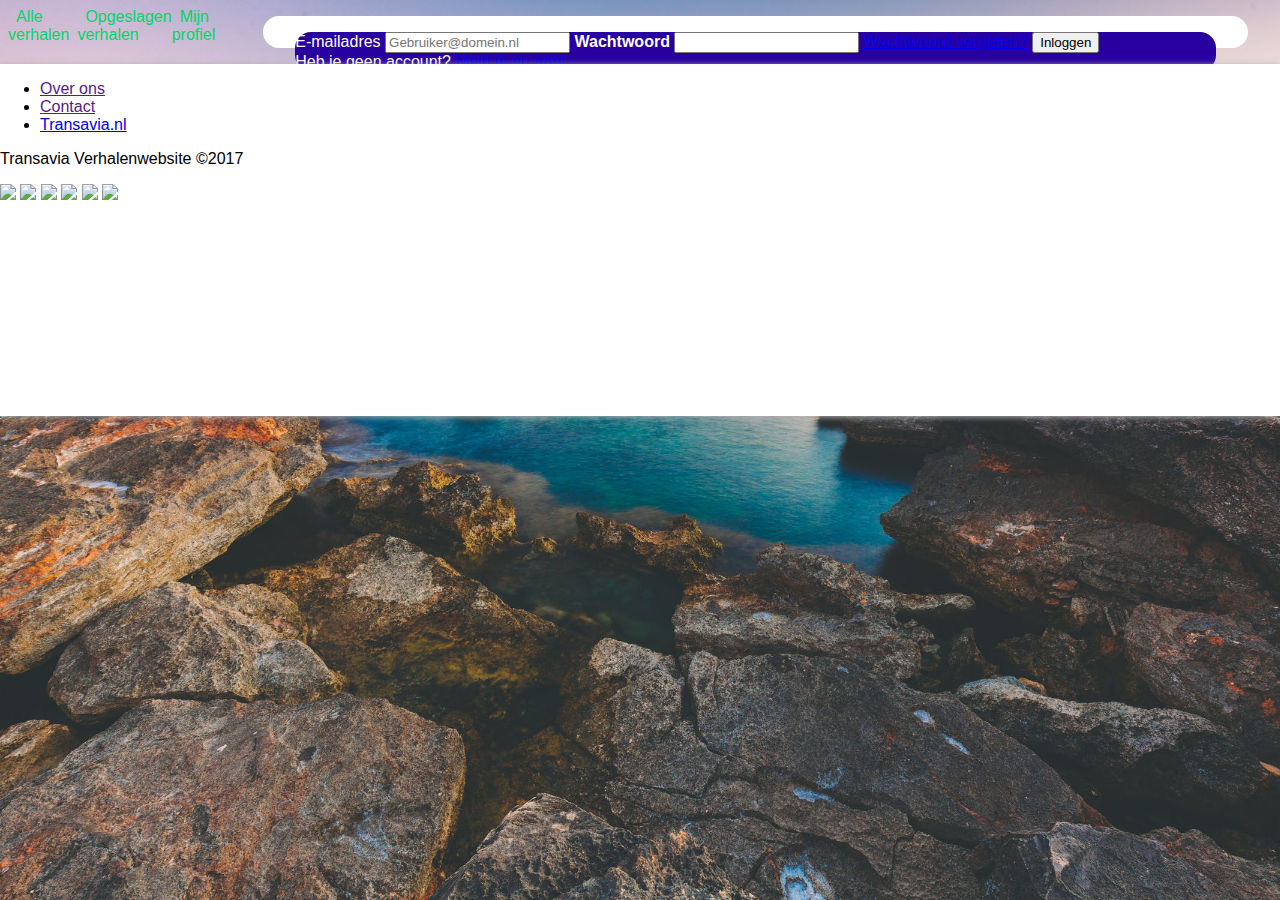
==== formulier.html @ f07bbbe8 "Initial commit" ====
<!DOCTYPE html>
<html lang="en">

<head>
    <meta charset="UTF-8">
    <meta name="viewport" content="width=device-width, initial-scale=1">
    <title>Transavia Verhalenwebsite - Inloggen</title>
    <link rel="stylesheet" type="text/css" href="/styles/style.css">
</head>

<body class="formulier">
    <nav>
        <ul>
            <li><a class="navi" href="index.html">Alle verhalen</a></li>
            <li><a class="navi" href="favorieten.html">Opgeslagen verhalen</a></li>
            <li><a class="navi" href="formulier.html">Mijn profiel</a></li>
        </ul>
    </nav>
<main>
    <form>

  <div>
    <label>E-mailadres</label>
    <input type="text" placeholder="Gebruiker@domein.nl" name="user_email" required>

    <label><b>Wachtwoord</b></label>
    <input type="password" name="psw"   required>

    <span><a href="#">Wachtwoord vergeten?</a></span>

      <button type="submit">Inloggen</button>
  </div>
<span>
    Heb je geen account? <a href="#">Meld je nu aan!</a>
</span>

</form>
</main>




    <footer>
        <ul>
            <li><a href="">Over ons</a></li>
            <li><a href="">Contact</a></li>
            <li><a href="http://transavia.nl">Transavia.nl</a></li>
        </ul>
        <p>Transavia Verhalenwebsite &copy;2017</p>
        <a href=""><img src="/images/facebook.png"></a>
        <a href=""><img src="/images/google.png"></a>
        <a href=""><img src="/images/insta.png"></a>
        <a href=""><img src="/images/twitter.png"></a>
        <a href=""><img src="/images/whatsapp.png"></a>
        <a href=""><img src="/images/youtube.png"></a>
     </footer>

</body>

</html>
---- styles/style.css ----
html {
    margin; 0;
}

body {
    background-image: url("/images/beach2.jpeg");
    background-attachment: fixed;
    background-size: cover;
    background-repeat: no-repeat;
    display: grid;
    font-family: "Nexa bold", "trebuchet ms", sans-serif;
    font-size: 1rem;
    margin: 0;
}

/* navigation bar */

header {
    background: #fff;
    color: #00d66c;
    font-family: "Nexa bold" "trebuchet ms", sans-serif;
    font-size: 1rem;
    box-shadow: 1px 1px 6px #b2b2b2;
}

header a img {
    top: 1em;
    left: 1em;
    margin-right: auto;
}

nav ul {
    margin: 0;
    padding: 0.5em;
    color: #00d66c;
    display: flex;
    justify-content: flex-start;
    align-items: center;
    list-style: none;

}

header ul li:first-child {
    margin-right: auto;
}
nav a {
    text-decoration: none;
    margin: 0.5em;
}

nav a:link {
    color: #00d66c;
}

nav a:visited {
   color: #00d66c;
}

nav a:hover {
    color: #2800a0;
}

/* main */

form {
    background-color: #2800a0;
    border-radius: 1em;
    color: #fff;
    margin-top: 1em;
    margin-left: 2em;
    margin-right: 2em;
}

main {

    background-color: #fff;
    border-radius: 1em;
    margin-top: 1em;
    margin-bottom: 1em;
    margin-left: 2em;
    margin-right: 2em;
    }

article {

}

/* aside */

aside {
     background-color: #00d66c;
     padding-left: 5em;
     padding-right: 5em;
     padding-top: 1em;
     padding-bottom: 1em;
}

/* footer */

footer {
    margin: 0;
    background-color: #fff;
    box-shadow: 1px 1px 6px #b2b2b2;
}

/* ipad view */

@media (min-width: 40em) {

    body {
        grid-template-columns: 1fr 2fr 3fr 4fr;
        grid-template-rows: 4em 22em ;
    }

    header {
        font-size: 1.25rem;
        grid-column: 1 / 5;
    }

    form {
        grid-column: 1 / 2;
        margin-bottom: 1em;
    }
    main {
        grid-column: 2 / 5;
    }
    aside, footer {
        grid-column: 1 / 5;
    }

}

/* desktop view */

@media (min-width: 60em;)
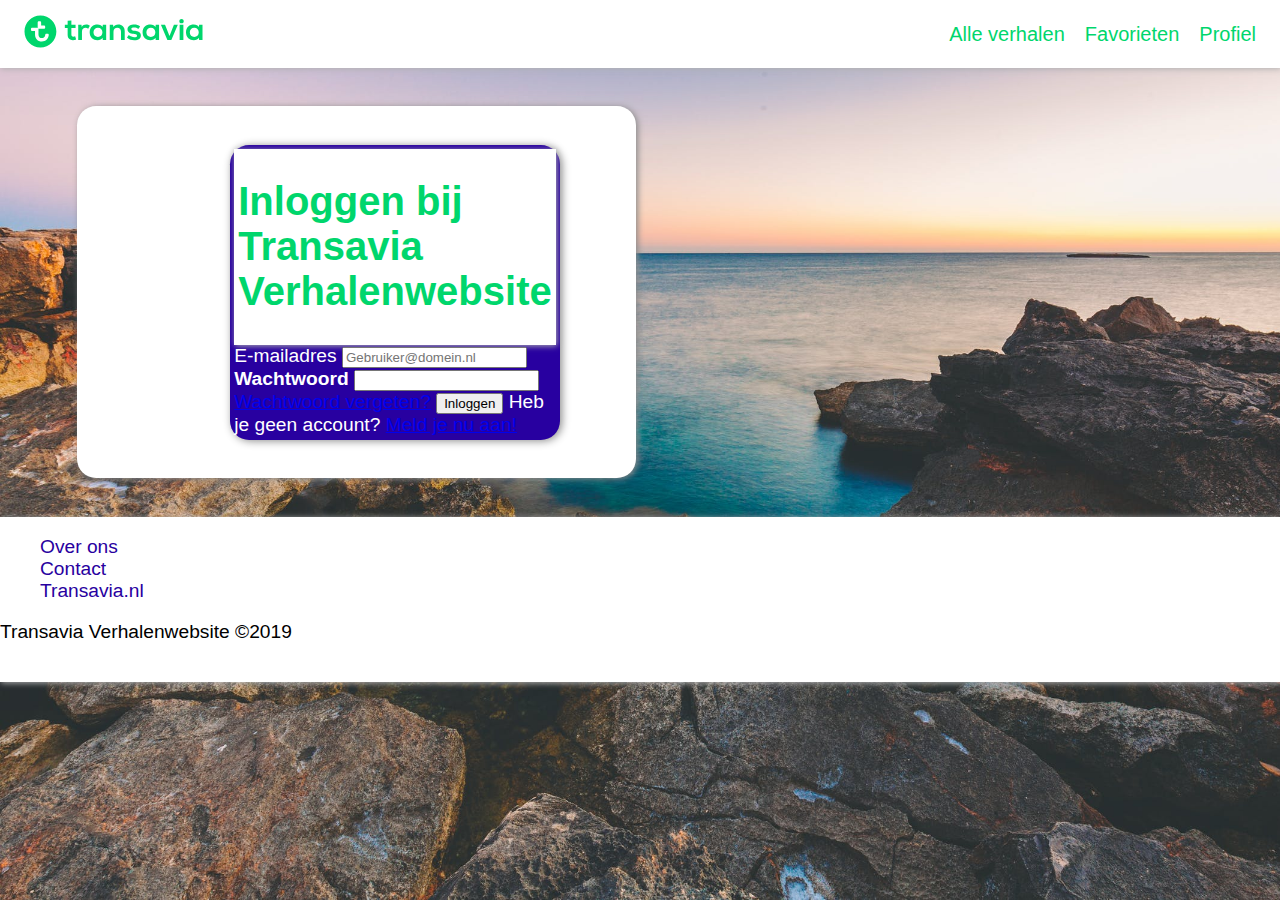
==== commit 724ba037: "update 20/11/2019" ====
--- a/formulier.html
+++ b/formulier.html
@@ -8,18 +8,24 @@
     <link rel="stylesheet" type="text/css" href="/styles/style.css">
 </head>
 
-<body class="formulier">
-    <nav>
-        <ul>
-            <li><a class="navi" href="index.html">Alle verhalen</a></li>
-            <li><a class="navi" href="favorieten.html">Opgeslagen verhalen</a></li>
-            <li><a class="navi" href="formulier.html">Mijn profiel</a></li>
-        </ul>
-    </nav>
-<main>
+<body>
+    <header>
+          <nav>
+            <ul>
+               <li><a href="index.html"><img src="images/transavia-logo.svg"></a></li>
+                <li><a href="index.html">Alle verhalen</a></li>
+                <li><a href="favorieten.html">Favorieten</a></li>
+                <li><a href="formulier.html">Profiel</a></li>
+            </ul>
+        </nav>
+   </header>
+
+   <main>
     <form>
+        <header>
+            <h1>Inloggen bij Transavia Verhalenwebsite</h1>
+        </header>
 
-  <div>
     <label>E-mailadres</label>
     <input type="text" placeholder="Gebruiker@domein.nl" name="user_email" required>
 
@@ -29,7 +35,6 @@
     <span><a href="#">Wachtwoord vergeten?</a></span>
 
       <button type="submit">Inloggen</button>
-  </div>
 <span>
     Heb je geen account? <a href="#">Meld je nu aan!</a>
 </span>
@@ -40,20 +45,14 @@
 
 
 
-    <footer>
-        <ul>
-            <li><a href="">Over ons</a></li>
-            <li><a href="">Contact</a></li>
-            <li><a href="http://transavia.nl">Transavia.nl</a></li>
-        </ul>
-        <p>Transavia Verhalenwebsite &copy;2017</p>
-        <a href=""><img src="/images/facebook.png"></a>
-        <a href=""><img src="/images/google.png"></a>
-        <a href=""><img src="/images/insta.png"></a>
-        <a href=""><img src="/images/twitter.png"></a>
-        <a href=""><img src="/images/whatsapp.png"></a>
-        <a href=""><img src="/images/youtube.png"></a>
-     </footer>
+<footer>
+    <ul>
+        <li><a href="">Over ons</a></li>
+        <li><a href="">Contact</a></li>
+        <li><a href="http://transavia.nl">Transavia.nl</a></li>
+    </ul>
+    <p>Transavia Verhalenwebsite &copy;2019</p>
+</footer>
 
 </body>
 
--- a/styles/style.css
+++ b/styles/style.css
@@ -1,5 +1,5 @@
 html {
-    margin; 0;
+    margin: 0;
 }
 
 body {
@@ -7,9 +7,8 @@
     background-attachment: fixed;
     background-size: cover;
     background-repeat: no-repeat;
-    display: grid;
     font-family: "Nexa bold", "trebuchet ms", sans-serif;
-    font-size: 1rem;
+    font-size: 1.2rem;
     margin: 0;
 }
 
@@ -17,25 +16,26 @@
 
 header {
     background: #fff;
+    box-shadow: 1px 1px 6px #b2b2b2;
     color: #00d66c;
     font-family: "Nexa bold" "trebuchet ms", sans-serif;
     font-size: 1rem;
-    box-shadow: 1px 1px 6px #b2b2b2;
-}
-
-header a img {
+
+}
+
+header:first-child a img {
     top: 1em;
     left: 1em;
     margin-right: auto;
 }
 
 nav ul {
+    align-items: center;
+    color: #00d66c;
+    display: flex;
     margin: 0;
     padding: 0.5em;
-    color: #00d66c;
-    display: flex;
     justify-content: flex-start;
-    align-items: center;
     list-style: none;
 
 }
@@ -53,11 +53,18 @@
 }
 
 nav a:visited {
-   color: #00d66c;
+    color: #00d66c;
 }
 
 nav a:hover {
     color: #2800a0;
+}
+
+/* fieldset style */
+
+fieldset {
+    border-style: none;
+    margin: 1.2em;
 }
 
 /* main */
@@ -65,42 +72,81 @@
 form {
     background-color: #2800a0;
     border-radius: 1em;
+    box-shadow: 2px 1px 8px #8c8c8c;
     color: #fff;
-    margin-top: 1em;
-    margin-left: 2em;
-    margin-right: 2em;
+    margin: 2em;
+    padding: 0.2em;
 }
 
 main {
-
     background-color: #fff;
     border-radius: 1em;
-    margin-top: 1em;
-    margin-bottom: 1em;
-    margin-left: 2em;
-    margin-right: 2em;
-    }
+    box-shadow: 2px 1px 6px #8c8c8c;
+    margin: 2em;
+    padding: 0;
+
+
+    }
+/* article */
 
 article {
-
-}
-
-/* aside */
-
-aside {
-     background-color: #00d66c;
-     padding-left: 5em;
-     padding-right: 5em;
-     padding-top: 1em;
-     padding-bottom: 1em;
+    color: #606060;
+    text-decoration: none;
+    margin-left: 1em;
+    margin-right: 1em;
+}
+
+article header {
+    border: none;
+    box-shadow: none;
+    color: #00d66c;
+    margin: 0;
+    padding: 0;
+}
+
+header time {
+    color: #2800a0;
+}
+
+
+article footer {
+    background-color: #00d66c;
+    border-radius: 40px;
+    box-shadow:1px 2px 0px #1e9162;
+    max-width: 50%;
+    padding: 0.8em;
+    text-align: center;
+}
+
+article footer a {
+    color: white;
+    text-decoration: none;
+
 }
 
 /* footer */
 
 footer {
-    margin: 0;
+    align-content: center;
     background-color: #fff;
     box-shadow: 1px 1px 6px #b2b2b2;
+    margin: auto;
+    margin: 0;
+    text-decoration: none;
+}
+
+footer ul {
+    color: #2800a0;
+    list-style: none;
+}
+
+footer li a {
+    color: #2800a0;
+    text-decoration: none;
+}
+
+footer p {
+  margin-bottom: 2em;
 }
 
 /* ipad view */
@@ -108,28 +154,48 @@
 @media (min-width: 40em) {
 
     body {
-        grid-template-columns: 1fr 2fr 3fr 4fr;
-        grid-template-rows: 4em 22em ;
+        display: grid;
+        grid-template-columns: 1fr 4fr;
+
+    }
+
+    main {
+        max-height: 1500px;
+    }
+
+    form {
+        max-height: 16em;
     }
 
     header {
         font-size: 1.25rem;
         grid-column: 1 / 5;
+        text-decoration: none;
+        padding: 0.2em;
+    }
+
+    footer {
+        grid-column: 1 / 5 ;
+    }
+
+    main footer {
+        margin: 1em;
+        max-width: 150px;
+    }
+}
+
+/* desktop view */
+
+@media (min-width: 60em) {
+
+    main {
+        margin-right: 8em;
+        margin-left: 4em;
     }
 
     form {
-        grid-column: 1 / 2;
-        margin-bottom: 1em;
-    }
-    main {
-        grid-column: 2 / 5;
-    }
-    aside, footer {
-        grid-column: 1 / 5;
-    }
-
-}
-
-/* desktop view */
-
-@media (min-width: 60em;)
+        margin-left: 8em;
+        margin-right: 4em;
+    }
+
+}
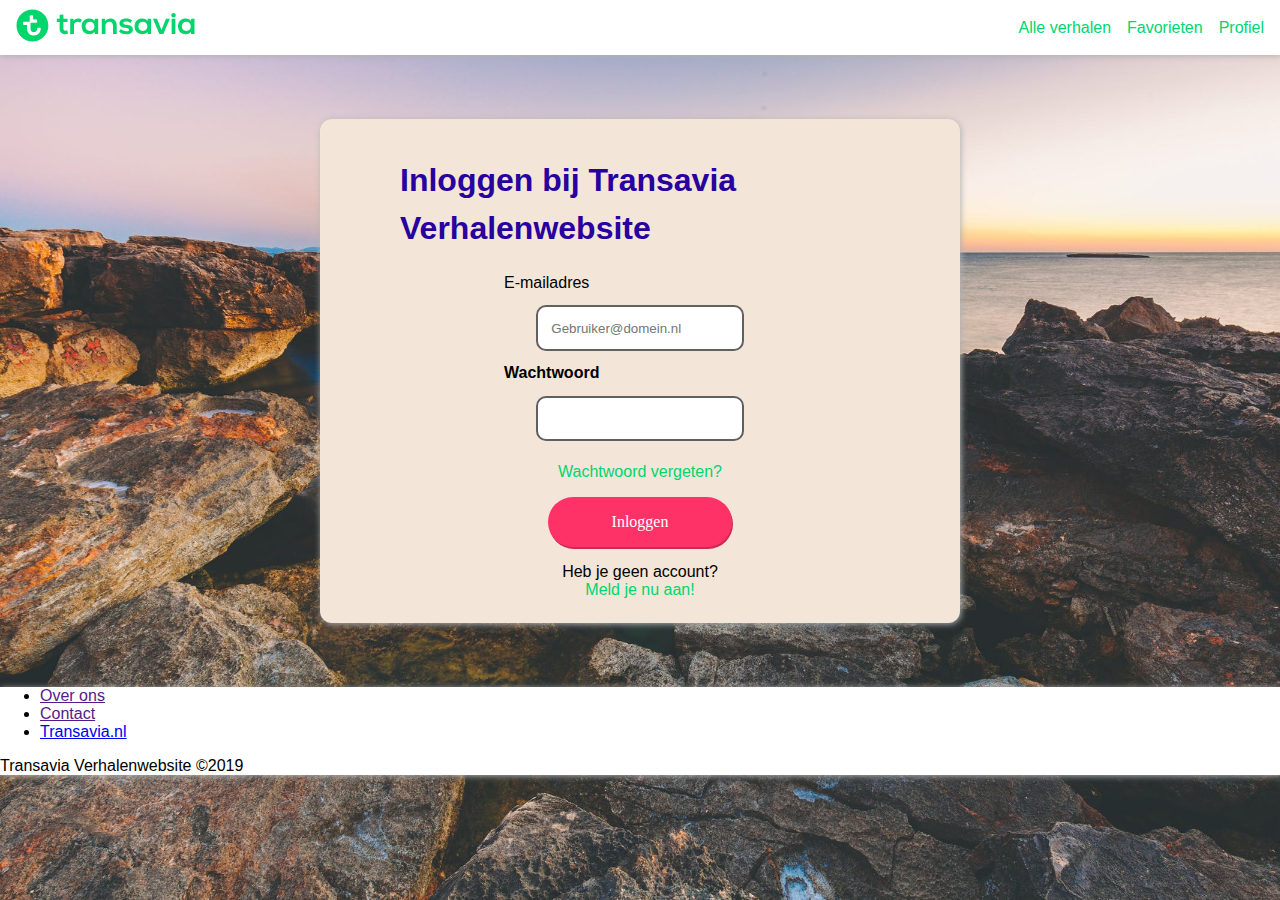
==== commit 3783157e: "Update formulier.html" ====
--- a/formulier.html
+++ b/formulier.html
@@ -4,8 +4,8 @@
 <head>
     <meta charset="UTF-8">
     <meta name="viewport" content="width=device-width, initial-scale=1">
-    <title>Transavia Verhalenwebsite - Inloggen</title>
-    <link rel="stylesheet" type="text/css" href="/styles/style.css">
+    <title>Transavia Reisgids - Inloggen</title>
+    <link rel="stylesheet" type="text/css" href="/styles/styleform.css">
 </head>
 
 <body>
--- a/styles/styleform.css
+++ b/styles/styleform.css
@@ -0,0 +1,192 @@
+html {
+    margin: 0;
+}
+
+body {
+    background-image: url("/images/beach2.jpeg");
+    background-attachment: fixed;
+    background-size: cover;
+    background-repeat: no-repeat;
+    font-family: "Nexa bold", "trebuchet ms", sans-serif;
+    font-size: 1rem;
+    margin: 0;
+}
+
+/* navigation bar */
+
+header {
+    background: #fff;
+    box-shadow: 1px 1px 6px #b2b2b2;
+    color: #00d66c;
+    font-family: "Nexa bold" "trebuchet ms", sans-serif;
+    font-size: 1rem;
+}
+
+header:first-child a img {
+    top: 1em;
+    left: 1em;
+    margin-right: auto;
+}
+
+nav ul {
+    align-items: center;
+    color: #00d66c;
+    display: flex;
+    margin: 0;
+    padding: 0.5em;
+    justify-content: flex-start;
+    list-style: none;
+
+}
+
+header ul li:first-child {
+    margin-right: auto;
+}
+nav a {
+    text-decoration: none;
+    margin: 0.5em;
+}
+
+nav a:link {
+    color: #00d66c;
+}
+
+nav a:visited {
+   color: #00d66c;
+}
+
+nav a:hover {
+    color: #2800a0;
+}
+
+/* formulier */
+
+form header {
+    background-color: #f3e5d8;
+    box-shadow: none;
+    color: #2800a0;
+    font-size: 1em;
+    line-height: 3em;
+}
+
+form {
+    display: flex;
+    flex-direction: column;
+    margin-top: 4em;
+    margin-bottom: 4em;
+    margin-left: 4em;
+    margin-right: 4em;
+    padding: 1em;
+    background-color: #f3e5d8;
+    border-radius: 0.75em;
+    box-shadow: 1px 1px 6px #b2b2b2;
+}
+
+label {
+    margin-left: 1em;
+    margin-right: 1em;
+}
+
+input {
+    border-radius: 0.75em;
+    border-style: solid;
+    border-color: #606060;
+    color: #606060;
+    font-family: "Trebuchet MS", sans-serif;
+    margin: 1em;
+    padding: 1em;
+}
+
+span, button {
+    align-content: center;
+    align-items: center;
+    display: flex;
+    flex-direction: column;
+    margin: 0.5em;
+}
+
+span a {
+    text-decoration: none;
+    color: #00d66c;
+}
+
+span a:hover {
+    color: #2800a0;
+}
+
+button {
+    align-items: center;
+    align-self: center;
+    background-color: #FF3268;
+    border-style: none;
+    border-radius: 40px;
+    box-shadow: 1px 2px 0px #ca2b55;
+    color: white;
+    font-size: 1em;
+    font-family: "Nexa bold";
+    max-width: 50%;
+    padding-top: 1em;
+    padding-bottom: 1em;
+    padding-left: 4em;
+    padding-right: 4em;
+    text-align: center;
+
+}
+
+button:hover {
+    background-color: #ca2b55;
+}
+
+/* footer */
+
+footer{
+    background-color: #fff;
+    box-shadow: 1px 1px 6px #b2b2b2;
+     margin: 0;
+    text-decoration: none;
+}
+
+/* ipad view */
+
+@media (min-width: 40em) {
+    form {
+        margin-left: 8em;
+        margin-right: 8em;
+    }
+
+    form header {
+        margin-left: 4em;
+        margin-right: 4em;
+    }
+
+    label {
+        margin-left: 3em;
+    }
+
+    input {
+        margin-left: 4em;
+        margin-right: 4em;
+    }
+}
+
+/* desktop view */
+
+@media (min-width: 60em) {
+
+    form {
+        margin-left: 20em;
+        margin-right: 20em;
+
+    }
+
+
+    label {
+        margin-left: 10.5em;
+        margin-right: 10.5em;
+    }
+
+    input {
+        margin-left: 15em;
+        margin-right: 15em;
+    }
+}
